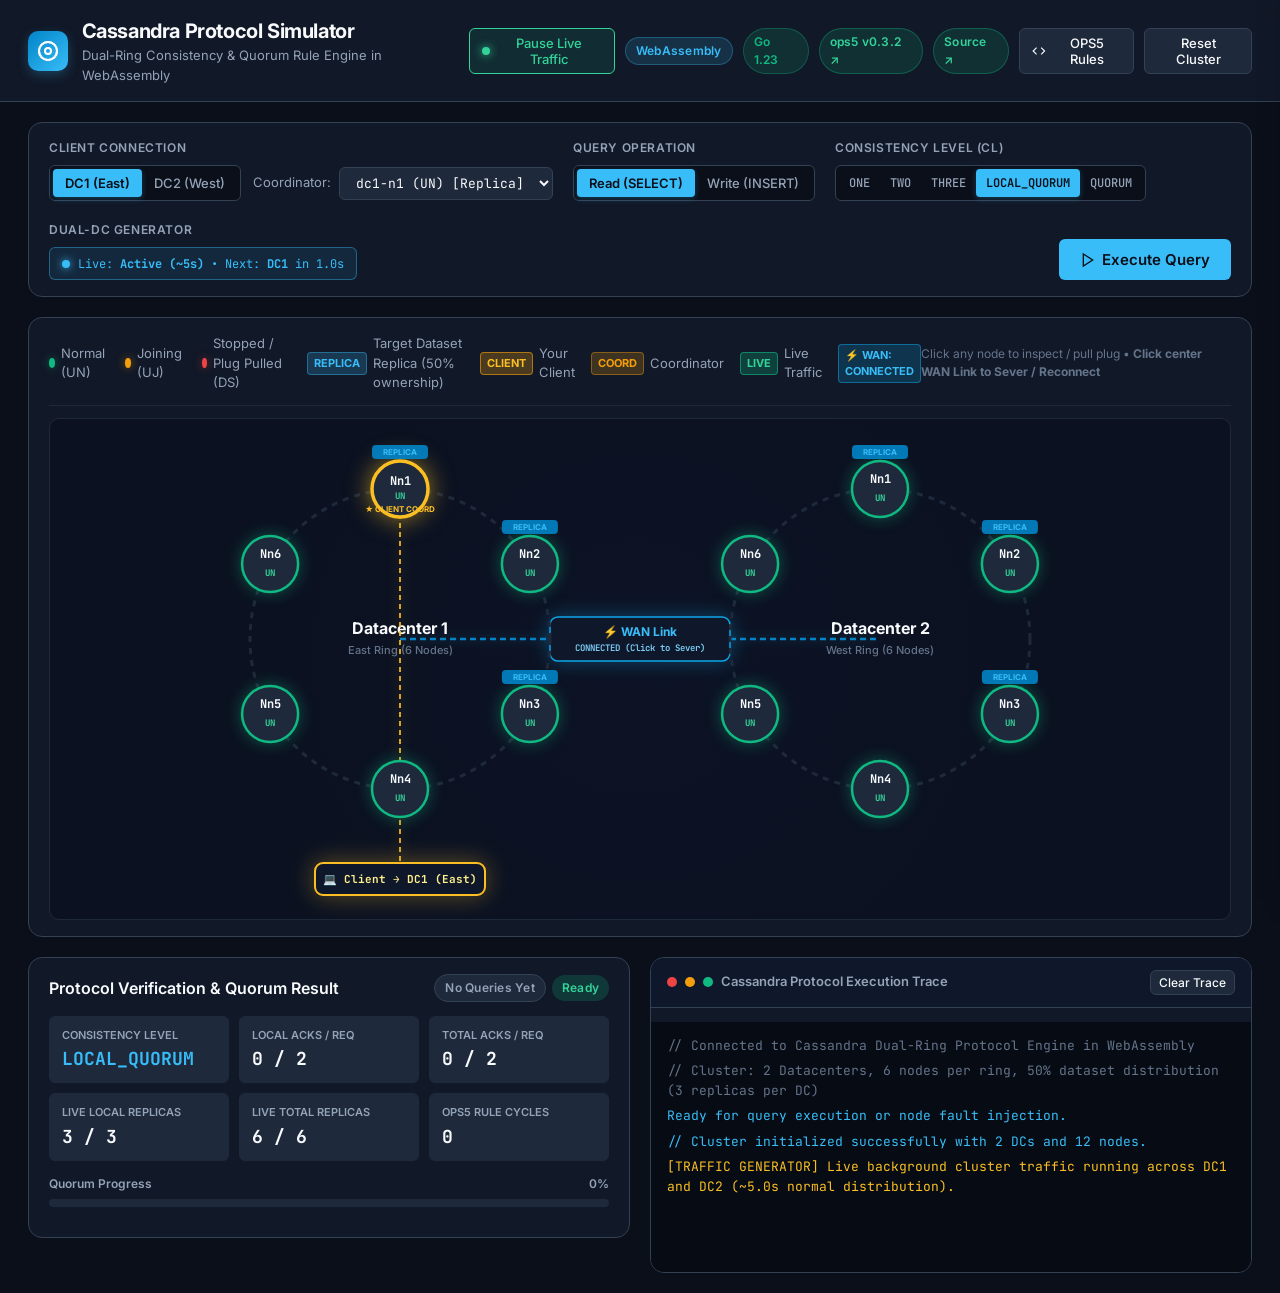
==== apps/cassandra/web/index.html @ c8b1f9ed "feat(cassandra): add Cassandra Protocol Dual-Ring Consistency Simulator - Model 2 6-node datacenters" ====
<!DOCTYPE html>
<html lang="en">
<head>
  <meta charset="UTF-8">
  <meta name="viewport" content="width=device-width, initial-scale=1.0">
  <title>Cassandra Protocol Dual-Ring Simulation — OPS5 WebAssembly</title>
  <link rel="stylesheet" href="style.css">
  <link rel="preconnect" href="https://fonts.googleapis.com">
  <link rel="preconnect" href="https://fonts.gstatic.com" crossorigin>
  <link href="https://fonts.googleapis.com/css2?family=JetBrains+Mono:wght@400;500;600;700&family=Inter:wght@400;500;600;700&display=swap" rel="stylesheet">
</head>
<body>
  <!-- Loading Overlay -->
  <div id="loading-overlay" class="loading-overlay">
    <div class="spinner"></div>
    <div class="loading-text">Initializing Cassandra Ring Protocol Engine...</div>
    <div class="loading-subtext">Compiling OPS5 forward-chaining rules in WebAssembly</div>
  </div>

  <!-- Header -->
  <header class="app-header">
    <div class="header-left">
      <div class="logo-mark">
        <svg width="24" height="24" viewBox="0 0 24 24" fill="none" stroke="currentColor" stroke-width="2">
          <circle cx="12" cy="12" r="9"></circle>
          <path d="M12 3a9 9 0 0 0-9 9m18 0a9 9 0 0 0-9-9m0 18a9 9 0 0 0 9-9m-18 0a9 9 0 0 0 9 9"></path>
          <circle cx="12" cy="12" r="3"></circle>
        </svg>
      </div>
      <div>
        <h1 class="app-title">Cassandra Protocol Simulator</h1>
        <p class="app-subtitle">Dual-Ring Consistency & Quorum Rule Engine in WebAssembly</p>
      </div>
    </div>

    <div class="header-badges">
      <button id="btn-toggle-traffic" class="btn btn-secondary btn-sm traffic-toggle-btn">
        <span class="traffic-beacon" id="traffic-beacon"></span>
        <span id="traffic-btn-text">Start Auto-Traffic (~5s)</span>
      </button>
      <span class="badge badge-wasm">WebAssembly</span>
      <span class="badge badge-go">Go 1.23</span>
      <a href="https://pkg.go.dev/github.com/graemenewlands/ops5" target="_blank" rel="noopener" class="badge badge-link">ops5 v0.3.2 ↗</a>
      <a href="https://github.com/graemenewlands/go-ops5-apps" target="_blank" rel="noopener" class="badge badge-link">Source ↗</a>
      <button id="btn-toggle-rules" class="btn btn-secondary btn-sm">
        <svg width="14" height="14" viewBox="0 0 24 24" fill="none" stroke="currentColor" stroke-width="2"><polyline points="16 18 22 12 16 6"></polyline><polyline points="8 6 2 12 8 18"></polyline></svg>
        <span>OPS5 Rules</span>
      </button>
      <button id="btn-reset-cluster" class="btn btn-secondary btn-sm">Reset Cluster</button>
    </div>
  </header>

  <!-- Main Container -->
  <main class="app-main">
    <!-- Top Configuration & Query Bar -->
    <section class="control-panel">
      <!-- Client Connection -->
      <div class="control-group">
        <label class="control-label">Client Connection</label>
        <div class="control-row">
          <div class="btn-group" id="dc-toggle-group">
            <button class="btn btn-segmented active" data-dc="dc1">DC1 (East)</button>
            <button class="btn btn-segmented" data-dc="dc2">DC2 (West)</button>
          </div>
          <div class="coordinator-selector">
            <span class="coordinator-label">Coordinator:</span>
            <select id="select-coordinator" class="form-select">
              <!-- Injected by JS -->
            </select>
          </div>
        </div>
      </div>

      <!-- Query Type -->
      <div class="control-group">
        <label class="control-label">Query Operation</label>
        <div class="btn-group" id="query-type-group">
          <button class="btn btn-segmented active" data-type="read">Read (SELECT)</button>
          <button class="btn btn-segmented" data-type="write">Write (INSERT)</button>
        </div>
      </div>

      <!-- Consistency Level Selector -->
      <div class="control-group">
        <label class="control-label">Consistency Level (CL)</label>
        <div class="btn-group cl-group" id="cl-group">
          <button class="btn btn-segmented cl-btn" data-cl="ONE" title="Requires 1 acknowledgment anywhere">ONE</button>
          <button class="btn btn-segmented cl-btn" data-cl="TWO" title="Requires 2 acknowledgments anywhere">TWO</button>
          <button class="btn btn-segmented cl-btn" data-cl="THREE" title="Requires 3 acknowledgments anywhere">THREE</button>
          <button class="btn btn-segmented cl-btn active" data-cl="LOCAL_QUORUM" title="Requires quorum in local DC (2 of 3 replicas)">LOCAL_QUORUM</button>
          <button class="btn btn-segmented cl-btn" data-cl="QUORUM" title="Requires quorum across both DCs (4 of 6 replicas)">QUORUM</button>
        </div>
      </div>

      <!-- Auto-Traffic Status Indicator -->
      <div class="control-group" id="traffic-status-container">
        <label class="control-label">Dual-DC Generator</label>
        <div class="traffic-status-badge" id="traffic-status-badge">
          <span class="status-dot"></span>
          <span id="traffic-status-text">Manual Mode</span>
        </div>
      </div>

      <!-- Execute Button -->
      <div class="control-group control-group-action">
        <button id="btn-execute-query" class="btn btn-primary btn-execute">
          <svg width="16" height="16" viewBox="0 0 24 24" fill="none" stroke="currentColor" stroke-width="2"><polygon points="5 3 19 12 5 21 5 3"></polygon></svg>
          <span>Execute Query</span>
        </button>
      </div>
    </section>

    <!-- Visualizer Stage: Dual-Ring Topology -->
    <section class="topology-stage">
      <div class="stage-header">
        <div class="stage-legend">
          <span class="legend-item"><span class="legend-dot dot-un"></span> Normal (UN)</span>
          <span class="legend-item"><span class="legend-dot dot-uj"></span> Joining (UJ)</span>
          <span class="legend-item"><span class="legend-dot dot-ds"></span> Stopped / Plug Pulled (DS)</span>
          <span class="legend-item"><span class="legend-badge">REPLICA</span> Target Dataset Replica (50% ownership)</span>
          <span class="legend-item"><span class="legend-badge badge-client">CLIENT</span> Your Client</span>
          <span class="legend-item"><span class="legend-badge badge-coord">COORD</span> Coordinator</span>
          <span class="legend-item"><span class="legend-badge badge-live">LIVE</span> Live Traffic</span>
          <span class="legend-item" id="legend-wan-item" style="cursor:pointer;" title="Click to sever / reconnect WAN link">
            <span class="legend-badge badge-wan" id="legend-wan-badge">⚡ WAN: CONNECTED</span>
          </span>
        </div>
        <div class="stage-hint">
          Click any node to inspect / pull plug &bull; <strong>Click center WAN Link to Sever / Reconnect</strong>
        </div>
      </div>

      <div class="rings-wrapper">
        <svg id="rings-svg" class="rings-svg" viewBox="0 0 1100 500" width="100%" height="500">
          <defs>
            <filter id="glow-coord" x="-50%" y="-50%" width="200%" height="200%">
              <feGaussianBlur in="SourceGraphic" stdDeviation="4" result="blur" />
              <feMerge>
                <feMergeNode in="blur" />
                <feMergeNode in="SourceGraphic" />
              </feMerge>
            </filter>
            <filter id="glow-replica" x="-30%" y="-30%" width="160%" height="160%">
              <feGaussianBlur in="SourceGraphic" stdDeviation="3" result="blur" />
              <feMerge>
                <feMergeNode in="blur" />
                <feMergeNode in="SourceGraphic" />
              </feMerge>
            </filter>
            <!-- Markers for packets -->
            <marker id="arrow" viewBox="0 0 10 10" refX="5" refY="5" markerWidth="6" markerHeight="6" orient="auto-start-reverse">
              <path d="M 0 0 L 10 5 L 0 10 z" fill="#38bdf8" />
            </marker>
          </defs>

          <!-- Inter-DC WAN Link Button (Click to Sever / Reconnect) -->
          <g id="wan-link-layer" class="wan-btn-group" cursor="pointer" role="button" tabindex="0" aria-label="Toggle WAN Link">
            <line id="wan-line-el" x1="310" y1="220" x2="790" y2="220" class="wan-line" />
            <rect id="wan-pill-bg" x="460" y="198" width="180" height="44" rx="8" class="wan-pill-bg" />
            <text id="wan-title-text" x="550" y="217" text-anchor="middle" class="wan-title-text">⚡ WAN Link</text>
            <text id="wan-sub-text" x="550" y="232" text-anchor="middle" class="wan-sub-text">CONNECTED (Click to Sever)</text>
          </g>

          <!-- Dynamic Packet Flights Layer -->
          <g id="packets-layer"></g>

          <!-- Rings Layer (DC1 and DC2 circles) -->
          <g id="rings-base-layer">
            <!-- DC1 Ring -->
            <circle cx="310" cy="220" r="150" class="ring-circle" />
            <text x="310" y="215" text-anchor="middle" class="dc-title">Datacenter 1</text>
            <text x="310" y="235" text-anchor="middle" class="dc-subtitle">East Ring (6 Nodes)</text>

            <!-- DC2 Ring -->
            <circle cx="790" cy="220" r="150" class="ring-circle" />
            <text x="790" y="215" text-anchor="middle" class="dc-title">Datacenter 2</text>
            <text x="790" y="235" text-anchor="middle" class="dc-subtitle">West Ring (6 Nodes)</text>
          </g>

          <!-- User Client Layer -->
          <g id="client-layer"></g>

          <!-- Nodes Layer (Injected by JS) -->
          <g id="nodes-layer"></g>
        </svg>
      </div>
    </section>

    <!-- Query Execution & Protocol Diagnostics Console -->
    <section class="results-console">
      <div class="console-left">
        <!-- Results Card -->
        <div class="card result-card">
          <div class="card-header">
            <h3>Protocol Verification & Quorum Result</h3>
            <div style="display:flex;gap:6px;align-items:center;">
              <span id="result-source-badge" class="badge badge-subtle">No Queries Yet</span>
              <span id="result-status-badge" class="badge badge-success">Ready</span>
            </div>
          </div>
          <div class="metrics-grid">
            <div class="metric-card">
              <div class="metric-label">Consistency Level</div>
              <div id="stat-cl" class="metric-value text-accent">LOCAL_QUORUM</div>
            </div>
            <div class="metric-card">
              <div class="metric-label">Local Acks / Req</div>
              <div id="stat-local-acks" class="metric-value">0 / 2</div>
            </div>
            <div class="metric-card">
              <div class="metric-label">Total Acks / Req</div>
              <div id="stat-total-acks" class="metric-value">0 / 2</div>
            </div>
            <div class="metric-card">
              <div class="metric-label">Live Local Replicas</div>
              <div id="stat-local-alive" class="metric-value">3 / 3</div>
            </div>
            <div class="metric-card">
              <div class="metric-label">Live Total Replicas</div>
              <div id="stat-total-alive" class="metric-value">6 / 6</div>
            </div>
            <div class="metric-card">
              <div class="metric-label">OPS5 Rule Cycles</div>
              <div id="stat-cycles" class="metric-value">0</div>
            </div>
          </div>

          <!-- Quorum Evaluation Progress Bar -->
          <div class="quorum-progress-wrapper">
            <div class="progress-labels">
              <span id="quorum-progress-text">Quorum Progress</span>
              <span id="quorum-percent-text">0%</span>
            </div>
            <div class="progress-bar-bg">
              <div id="quorum-progress-bar" class="progress-bar-fill"></div>
            </div>
          </div>

          <!-- Hinted Handoffs & Read Repairs Banner -->
          <div id="protocol-events-box" class="protocol-events-box">
            <!-- Injected by JS -->
          </div>
        </div>
      </div>

      <!-- Protocol Trace & Terminal -->
      <div class="console-right">
        <div class="card terminal-card">
          <div class="card-header">
            <div class="terminal-title">
              <span class="terminal-dot dot-red"></span>
              <span class="terminal-dot dot-yellow"></span>
              <span class="terminal-dot dot-green"></span>
              <span>Cassandra Protocol Execution Trace</span>
            </div>
            <button id="btn-clear-terminal" class="btn btn-secondary btn-xs">Clear Trace</button>
          </div>
          <div id="terminal-body" class="terminal-body">
            <div class="log-line text-muted">// Connected to Cassandra Dual-Ring Protocol Engine in WebAssembly</div>
            <div class="log-line text-muted">// Cluster: 2 Datacenters, 6 nodes per ring, 50% dataset distribution (3 replicas per DC)</div>
            <div class="log-line text-info">Ready for query execution or node fault injection.</div>
          </div>
        </div>
      </div>
    </section>
  </main>

  <!-- Slide-out Rule Inspector Drawer -->
  <aside id="rule-drawer" class="rule-drawer">
    <div class="rule-drawer-header">
      <h2>OPS5 Production Rules (cassandra.ops)</h2>
      <button id="btn-close-drawer" class="btn btn-icon">&times;</button>
    </div>
    <div class="rule-drawer-content">
      <p class="drawer-description">
        Declarative OPS5 forward-chaining rules executing in WebAssembly. Evaluates natural endpoints, pre-flight availability, parallel dispatch, message delivery, acknowledgment accumulation, consistency guarantees, hinted handoffs, and read repairs.
      </p>
      <pre><code id="rule-code-block" class="language-ops5">Loading rules...</code></pre>
    </div>
  </aside>
  <div id="drawer-backdrop" class="drawer-backdrop"></div>

  <!-- Toast notification -->
  <div id="toast" class="toast"></div>

  <!-- Node Modal for detailed inspection -->
  <div id="node-modal" class="modal-backdrop">
    <div class="modal-content">
      <div class="modal-header">
        <h3 id="modal-node-title">Node dc1-n1</h3>
        <button id="btn-close-modal" class="btn btn-icon">&times;</button>
      </div>
      <div class="modal-body" id="modal-node-body">
        <!-- Injected by JS -->
      </div>
    </div>
  </div>

  <!-- Scripts -->
  <script src="wasm_exec.js"></script>
  <script src="app.js"></script>
</body>
</html>
---- apps/cassandra/web/style.css ----
:root {
  --bg-primary: #0b0f19;
  --bg-card: #111827;
  --bg-card-hover: #1f2937;
  --bg-surface: #1e293b;
  --border-color: #334155;
  --border-subtle: #1e293b;
  --text-main: #f8fafc;
  --text-muted: #94a3b8;
  --text-dim: #64748b;
  --primary: #38bdf8;
  --primary-hover: #0284c7;
  --accent-green: #10b981;
  --accent-amber: #f59e0b;
  --accent-red: #ef4444;
  --accent-purple: #a855f7;
  --radius-sm: 6px;
  --radius-md: 10px;
  --radius-lg: 14px;
  --font-sans: 'Inter', -apple-system, BlinkMacSystemFont, 'Segoe UI', Roboto, sans-serif;
  --font-mono: 'JetBrains Mono', monospace;
}

* {
  box-sizing: border-box;
  margin: 0;
  padding: 0;
}

body {
  font-family: var(--font-sans);
  background-color: var(--bg-primary);
  color: var(--text-main);
  line-height: 1.5;
  overflow-x: hidden;
  min-height: 100vh;
}

/* Loading Overlay */
.loading-overlay {
  position: fixed;
  inset: 0;
  background: rgba(11, 15, 25, 0.95);
  display: flex;
  flex-direction: column;
  align-items: center;
  justify-content: center;
  z-index: 9999;
  transition: opacity 0.3s ease, visibility 0.3s ease;
}

.loading-overlay.hidden {
  opacity: 0;
  visibility: hidden;
  pointer-events: none;
}

.spinner {
  width: 48px;
  height: 48px;
  border: 4px solid var(--border-color);
  border-top-color: var(--primary);
  border-radius: 50%;
  animation: spin 0.8s linear infinite;
  margin-bottom: 16px;
}

@keyframes spin {
  to { transform: rotate(360deg); }
}

.loading-text {
  font-size: 1.15rem;
  font-weight: 600;
  color: var(--text-main);
  margin-bottom: 6px;
}

.loading-subtext {
  font-size: 0.875rem;
  color: var(--text-muted);
}

/* Header */
.app-header {
  display: flex;
  justify-content: space-between;
  align-items: center;
  padding: 16px 28px;
  background-color: var(--bg-card);
  border-bottom: 1px solid var(--border-color);
}

.header-left {
  display: flex;
  align-items: center;
  gap: 14px;
}

.logo-mark {
  width: 40px;
  height: 40px;
  border-radius: var(--radius-md);
  background: linear-gradient(135deg, #0284c7, #38bdf8);
  display: flex;
  align-items: center;
  justify-content: center;
  color: #fff;
  box-shadow: 0 4px 12px rgba(56, 189, 248, 0.25);
}

.app-title {
  font-size: 1.25rem;
  font-weight: 700;
  letter-spacing: -0.02em;
}

.app-subtitle {
  font-size: 0.8125rem;
  color: var(--text-muted);
}

.header-badges {
  display: flex;
  align-items: center;
  gap: 10px;
}

.badge {
  display: inline-flex;
  align-items: center;
  font-size: 0.75rem;
  font-weight: 600;
  padding: 4px 10px;
  border-radius: 9999px;
  letter-spacing: 0.02em;
}

.badge-wasm { background: rgba(56, 189, 248, 0.15); color: #38bdf8; border: 1px solid rgba(56, 189, 248, 0.3); }
.badge-go { background: rgba(16, 185, 129, 0.15); color: #10b981; border: 1px solid rgba(16, 185, 129, 0.3); }
.badge-subtle { background: var(--bg-surface); color: var(--text-muted); border: 1px solid var(--border-color); }
.badge-success { background: rgba(16, 185, 129, 0.2); color: #34d399; }
.badge-danger { background: rgba(239, 68, 68, 0.2); color: #f87171; }
.badge-link {
  background-color: rgba(16, 185, 129, 0.15);
  color: #34d399;
  border: 1px solid rgba(16, 185, 129, 0.35);
  text-decoration: none;
  transition: all 0.2s ease;
}
.badge-link:hover {
  background-color: rgba(16, 185, 129, 0.25);
  border-color: #34d399;
}

/* Auto-Traffic Generator */
.traffic-beacon {
  width: 8px;
  height: 8px;
  border-radius: 50%;
  background: #64748b;
  display: inline-block;
  transition: all 0.3s ease;
}

.traffic-beacon.active {
  background: #34d399;
  box-shadow: 0 0 10px #34d399;
  animation: pulse-beacon 1.5s infinite;
}

@keyframes pulse-beacon {
  0% { transform: scale(1); opacity: 1; }
  50% { transform: scale(1.35); opacity: 0.65; }
  100% { transform: scale(1); opacity: 1; }
}

.traffic-toggle-btn.active {
  border-color: #34d399 !important;
  color: #34d399 !important;
  background: rgba(16, 185, 129, 0.12) !important;
}

.traffic-status-badge {
  display: flex;
  align-items: center;
  gap: 8px;
  padding: 6px 12px;
  border-radius: var(--radius-sm);
  background: var(--bg-surface);
  border: 1px solid var(--border-color);
  font-family: var(--font-mono);
  font-size: 0.75rem;
  color: var(--text-muted);
  min-height: 33px;
}

.traffic-status-badge.active {
  border-color: rgba(56, 189, 248, 0.4);
  color: #38bdf8;
  background: rgba(56, 189, 248, 0.1);
}

.traffic-status-badge .status-dot {
  width: 8px;
  height: 8px;
  border-radius: 50%;
  background: #64748b;
}

.traffic-status-badge.active .status-dot {
  background: #38bdf8;
  box-shadow: 0 0 8px #38bdf8;
  animation: pulse-beacon 1.5s infinite;
}

/* Buttons */
.btn {
  display: inline-flex;
  align-items: center;
  justify-content: center;
  gap: 6px;
  font-family: inherit;
  font-size: 0.875rem;
  font-weight: 500;
  padding: 8px 14px;
  border-radius: var(--radius-sm);
  border: 1px solid transparent;
  cursor: pointer;
  transition: all 0.15s ease;
  user-select: none;
}

.btn-primary {
  background: var(--primary);
  color: #0b0f19;
  font-weight: 600;
}
.btn-primary:hover {
  background: #7dd3fc;
  box-shadow: 0 4px 12px rgba(56, 189, 248, 0.3);
}

.btn-secondary {
  background: var(--bg-surface);
  color: var(--text-main);
  border-color: var(--border-color);
}
.btn-secondary:hover {
  background: var(--border-color);
}

.btn-sm { padding: 6px 12px; font-size: 0.8125rem; }
.btn-xs { padding: 4px 8px; font-size: 0.75rem; }

.btn-icon {
  width: 32px;
  height: 32px;
  padding: 0;
  background: transparent;
  border: none;
  color: var(--text-muted);
  font-size: 1.25rem;
  border-radius: var(--radius-sm);
  cursor: pointer;
}
.btn-icon:hover {
  background: var(--bg-surface);
  color: var(--text-main);
}

.btn-group {
  display: flex;
  background: var(--bg-primary);
  padding: 3px;
  border-radius: var(--radius-sm);
  border: 1px solid var(--border-color);
}

.btn-segmented {
  background: transparent;
  border: none;
  color: var(--text-muted);
  padding: 6px 12px;
  font-size: 0.8125rem;
  font-weight: 500;
  border-radius: 4px;
  cursor: pointer;
  transition: all 0.15s ease;
}
.btn-segmented:hover { color: var(--text-main); }
.btn-segmented.active {
  background: var(--primary);
  color: #0b0f19;
  font-weight: 600;
  box-shadow: 0 2px 6px rgba(56, 189, 248, 0.25);
}

/* Control Panel */
.app-main {
  padding: 20px 28px;
  display: flex;
  flex-direction: column;
  gap: 20px;
}

.control-panel {
  display: flex;
  flex-wrap: wrap;
  align-items: flex-end;
  gap: 20px;
  background: var(--bg-card);
  padding: 16px 20px;
  border-radius: var(--radius-lg);
  border: 1px solid var(--border-color);
}

.control-group {
  display: flex;
  flex-direction: column;
  gap: 8px;
}

.control-group-action {
  margin-left: auto;
}

.control-label {
  font-size: 0.75rem;
  font-weight: 600;
  text-transform: uppercase;
  letter-spacing: 0.05em;
  color: var(--text-muted);
}

.control-row {
  display: flex;
  align-items: center;
  gap: 12px;
}

.coordinator-selector {
  display: flex;
  align-items: center;
  gap: 8px;
}

.coordinator-label {
  font-size: 0.8125rem;
  color: var(--text-muted);
}

.form-select {
  background: var(--bg-surface);
  border: 1px solid var(--border-color);
  color: var(--text-main);
  padding: 6px 12px;
  border-radius: var(--radius-sm);
  font-family: var(--font-mono);
  font-size: 0.8125rem;
  outline: none;
  cursor: pointer;
}
.form-select:focus { border-color: var(--primary); }

.cl-group .btn-segmented {
  font-family: var(--font-mono);
  font-size: 0.75rem;
  padding: 6px 10px;
}

.btn-execute {
  padding: 10px 20px;
  font-size: 0.9375rem;
}

/* Topology Stage */
.topology-stage {
  background: var(--bg-card);
  border-radius: var(--radius-lg);
  border: 1px solid var(--border-color);
  padding: 16px 20px;
  display: flex;
  flex-direction: column;
  gap: 12px;
}

.stage-header {
  display: flex;
  justify-content: space-between;
  align-items: center;
  padding-bottom: 12px;
  border-bottom: 1px solid var(--border-subtle);
}

.stage-legend {
  display: flex;
  align-items: center;
  gap: 16px;
  font-size: 0.8125rem;
  color: var(--text-muted);
}

.legend-item {
  display: flex;
  align-items: center;
  gap: 6px;
}

.legend-dot {
  width: 10px;
  height: 10px;
  border-radius: 50%;
}

.dot-un { background: var(--accent-green); box-shadow: 0 0 8px rgba(16, 185, 129, 0.5); }
.dot-uj { background: var(--accent-amber); box-shadow: 0 0 8px rgba(245, 158, 11, 0.5); }
.dot-ds { background: var(--accent-red); box-shadow: 0 0 8px rgba(239, 68, 68, 0.5); }

.legend-badge {
  font-size: 0.6875rem;
  font-weight: 700;
  padding: 2px 6px;
  border-radius: 4px;
  background: rgba(56, 189, 248, 0.2);
  color: #38bdf8;
  border: 1px solid rgba(56, 189, 248, 0.4);
}

.badge-coord {
  background: rgba(245, 158, 11, 0.2);
  color: #f59e0b;
  border-color: rgba(245, 158, 11, 0.4);
}

.stage-hint {
  font-size: 0.75rem;
  color: var(--text-dim);
}

.rings-wrapper {
  position: relative;
  background: radial-gradient(circle at 50% 50%, #17255415 0%, transparent 70%), #0b1120;
  border-radius: var(--radius-md);
  border: 1px solid #1e293b;
  overflow: hidden;
}

.rings-svg {
  display: block;
}

/* SVG Ring & Node Styles */
.ring-circle {
  fill: none;
  stroke: #1e293b;
  stroke-width: 3;
  stroke-dasharray: 6 6;
}

.dc-title {
  fill: #f8fafc;
  font-size: 16px;
  font-weight: 700;
  font-family: var(--font-sans);
}

.dc-subtitle {
  fill: #64748b;
  font-size: 11px;
  font-weight: 500;
  font-family: var(--font-sans);
}

/* WAN Link Interactive Switch */
.wan-btn-group {
  cursor: pointer;
  transition: transform 0.15s ease;
}

.wan-btn-group:hover {
  transform: scale(1.03);
  transform-origin: 550px 220px;
}

.wan-line {
  stroke: #0284c7;
  stroke-width: 2.5;
  stroke-dasharray: 6 4;
  transition: all 0.3s ease;
  filter: drop-shadow(0 0 6px rgba(56, 189, 248, 0.4));
}

.wan-pill-bg {
  fill: #0f172a;
  stroke: #0ea5e9;
  stroke-width: 1.5;
  transition: all 0.3s ease;
  filter: drop-shadow(0 0 10px rgba(14, 165, 233, 0.35));
}

.wan-btn-group:hover .wan-pill-bg {
  stroke: #38bdf8;
  filter: drop-shadow(0 0 14px rgba(56, 189, 248, 0.6));
}

.wan-title-text {
  fill: #38bdf8;
  font-size: 12px;
  font-weight: 700;
  font-family: var(--font-sans);
  pointer-events: none;
}

.wan-sub-text {
  fill: #7dd3fc;
  font-size: 9px;
  font-weight: 600;
  font-family: var(--font-mono);
  pointer-events: none;
}

/* Severed WAN State (Network Partition) */
.wan-btn-group.severed .wan-line {
  stroke: #ef4444 !important;
  stroke-width: 3 !important;
  stroke-dasharray: 4 6 !important;
  filter: drop-shadow(0 0 10px rgba(239, 68, 68, 0.8)) !important;
}

.wan-btn-group.severed .wan-pill-bg {
  fill: #221013 !important;
  stroke: #ef4444 !important;
  stroke-width: 2 !important;
  filter: drop-shadow(0 0 16px rgba(239, 68, 68, 0.85)) !important;
}

.wan-btn-group.severed .wan-title-text {
  fill: #f87171 !important;
}

.wan-btn-group.severed .wan-sub-text {
  fill: #fca5a5 !important;
}

.badge-wan {
  background: rgba(14, 165, 233, 0.2) !important;
  color: #38bdf8 !important;
  border: 1px solid rgba(14, 165, 233, 0.5) !important;
  cursor: pointer;
  transition: all 0.2s ease;
}

.badge-wan.severed {
  background: rgba(239, 68, 68, 0.25) !important;
  color: #f87171 !important;
  border-color: rgba(239, 68, 68, 0.6) !important;
}

/* Node Elements */
.node-g {
  cursor: pointer;
  transition: transform 0.2s cubic-bezier(0.34, 1.56, 0.64, 1);
}

.node-g:hover {
  transform: scale(1.08);
}

.node-circle {
  fill: #1e293b;
  stroke-width: 2.5;
  transition: all 0.3s ease;
}

.node-un .node-circle {
  stroke: var(--accent-green);
  filter: drop-shadow(0 0 8px rgba(16, 185, 129, 0.4));
}

.node-uj .node-circle {
  stroke: var(--accent-amber);
  stroke-dasharray: 4 2;
  filter: drop-shadow(0 0 8px rgba(245, 158, 11, 0.4));
}

.node-ds .node-circle {
  stroke: var(--accent-red);
  fill: #0f172a;
  opacity: 0.65;
}

.node-coord .node-circle {
  stroke: #fbbf24 !important;
  stroke-width: 3.5 !important;
  filter: drop-shadow(0 0 12px rgba(251, 191, 36, 0.6)) !important;
}

.node-live-coord .node-circle {
  stroke: #34d399 !important;
  stroke-width: 3.5 !important;
  filter: drop-shadow(0 0 14px rgba(52, 211, 153, 0.75)) !important;
}

/* User Client Layer in SVG */
.client-link {
  stroke: #fbbf24;
  stroke-width: 2;
  stroke-dasharray: 5 4;
  opacity: 0.85;
  filter: drop-shadow(0 0 6px rgba(251, 191, 36, 0.5));
}

.client-rect {
  fill: #0f172a;
  stroke: #fbbf24;
  stroke-width: 2;
  filter: drop-shadow(0 0 12px rgba(251, 191, 36, 0.35));
}

.client-text {
  fill: #fef08a;
  font-size: 11px;
  font-weight: 700;
  font-family: var(--font-mono);
}

.badge-client {
  background: rgba(245, 158, 11, 0.25) !important;
  color: #fbbf24 !important;
  border: 1px solid rgba(245, 158, 11, 0.6) !important;
}

.badge-live {
  background: rgba(16, 185, 129, 0.25) !important;
  color: #34d399 !important;
  border: 1px solid rgba(16, 185, 129, 0.6) !important;
}

.node-label {
  fill: #f8fafc;
  font-size: 12px;
  font-weight: 700;
  font-family: var(--font-mono);
}

.node-state-pill {
  font-size: 9px;
  font-weight: 700;
  font-family: var(--font-mono);
}

.node-replica-indicator {
  fill: #38bdf8;
  font-size: 8px;
  font-weight: 700;
  font-family: var(--font-sans);
}

/* Packet Animation */
.packet-flight {
  fill: #38bdf8;
  filter: drop-shadow(0 0 6px rgba(56, 189, 248, 0.8));
}

.packet-trail {
  fill: none;
  stroke: #38bdf8;
  stroke-width: 1.5;
  stroke-dasharray: 4 4;
  opacity: 0.7;
}

/* Results Console */
.results-console {
  display: grid;
  grid-template-columns: 1fr 1fr;
  gap: 20px;
}

.card {
  background: var(--bg-card);
  border: 1px solid var(--border-color);
  border-radius: var(--radius-lg);
  padding: 16px 20px;
  display: flex;
  flex-direction: column;
  gap: 14px;
}

.card-header {
  display: flex;
  justify-content: space-between;
  align-items: center;
}

.card-header h3 {
  font-size: 1rem;
  font-weight: 600;
}

.metrics-grid {
  display: grid;
  grid-template-columns: repeat(3, 1fr);
  gap: 10px;
}

.metric-card {
  background: var(--bg-surface);
  border: 1px solid var(--border-subtle);
  border-radius: var(--radius-sm);
  padding: 10px 12px;
}

.metric-label {
  font-size: 0.6875rem;
  font-weight: 600;
  text-transform: uppercase;
  color: var(--text-muted);
}

.metric-value {
  font-size: 1.125rem;
  font-weight: 700;
  font-family: var(--font-mono);
  margin-top: 2px;
}

.text-accent { color: var(--primary); }

.quorum-progress-wrapper {
  display: flex;
  flex-direction: column;
  gap: 6px;
}

.progress-labels {
  display: flex;
  justify-content: space-between;
  font-size: 0.75rem;
  font-weight: 600;
  color: var(--text-muted);
}

.progress-bar-bg {
  width: 100%;
  height: 8px;
  background: var(--bg-surface);
  border-radius: 9999px;
  overflow: hidden;
}

.progress-bar-fill {
  height: 100%;
  width: 0%;
  background: linear-gradient(90deg, #38bdf8, #10b981);
  border-radius: 9999px;
  transition: width 0.4s ease;
}

.protocol-events-box {
  display: flex;
  flex-direction: column;
  gap: 6px;
}

.event-pill {
  display: flex;
  align-items: center;
  gap: 8px;
  padding: 6px 10px;
  border-radius: var(--radius-sm);
  font-size: 0.75rem;
  font-family: var(--font-mono);
}

.event-hint {
  background: rgba(245, 158, 11, 0.15);
  border: 1px solid rgba(245, 158, 11, 0.3);
  color: #fbbf24;
}

.event-repair {
  background: rgba(168, 85, 247, 0.15);
  border: 1px solid rgba(168, 85, 247, 0.3);
  color: #c084fc;
}

/* Terminal Card */
.terminal-card {
  padding: 0;
  overflow: hidden;
}

.terminal-card .card-header {
  padding: 12px 16px;
  background: #0f172a;
  border-bottom: 1px solid var(--border-color);
}

.terminal-title {
  display: flex;
  align-items: center;
  gap: 8px;
  font-size: 0.8125rem;
  font-weight: 600;
  color: var(--text-muted);
}

.terminal-dot {
  width: 10px;
  height: 10px;
  border-radius: 50%;
}
.dot-red { background: #ef4444; }
.dot-yellow { background: #f59e0b; }
.dot-green { background: #10b981; }

.terminal-body {
  height: 250px;
  overflow-y: auto;
  padding: 14px 16px;
  background: #070b14;
  font-family: var(--font-mono);
  font-size: 0.8125rem;
  display: flex;
  flex-direction: column;
  gap: 6px;
}

.log-line {
  word-break: break-all;
}

.text-muted { color: var(--text-dim); }
.text-info { color: #38bdf8; }
.text-success { color: #34d399; }
.text-warn { color: #fbbf24; }
.text-danger { color: #f87171; }

/* Modal */
.modal-backdrop {
  position: fixed;
  inset: 0;
  background: rgba(0, 0, 0, 0.7);
  backdrop-filter: blur(4px);
  display: flex;
  align-items: center;
  justify-content: center;
  z-index: 1000;
  opacity: 0;
  visibility: hidden;
  transition: all 0.2s ease;
}

.modal-backdrop.open {
  opacity: 1;
  visibility: visible;
}

.modal-content {
  background: var(--bg-card);
  border: 1px solid var(--border-color);
  border-radius: var(--radius-lg);
  width: 440px;
  max-width: 90vw;
  box-shadow: 0 20px 25px -5px rgba(0, 0, 0, 0.5);
  overflow: hidden;
}

.modal-header {
  display: flex;
  justify-content: space-between;
  align-items: center;
  padding: 16px 20px;
  background: var(--bg-surface);
  border-bottom: 1px solid var(--border-color);
}

.modal-body {
  padding: 20px;
  display: flex;
  flex-direction: column;
  gap: 16px;
}

/* Slide-out Rule Drawer */
.rule-drawer {
  position: fixed;
  top: 0;
  right: -600px;
  width: 580px;
  height: 100vh;
  background: var(--bg-card);
  border-left: 1px solid var(--border-color);
  box-shadow: -8px 0 24px rgba(0, 0, 0, 0.5);
  transition: right 0.3s cubic-bezier(0.16, 1, 0.3, 1);
  z-index: 1100;
  display: flex;
  flex-direction: column;
}

.rule-drawer.open { right: 0; }

.rule-drawer-header {
  display: flex;
  justify-content: space-between;
  align-items: center;
  padding: 18px 24px;
  border-bottom: 1px solid var(--border-color);
}

.rule-drawer-content {
  flex: 1;
  overflow-y: auto;
  padding: 20px 24px;
}

.drawer-description {
  font-size: 0.8125rem;
  color: var(--text-muted);
  margin-bottom: 16px;
  line-height: 1.6;
}

pre {
  background: #070b14;
  border: 1px solid var(--border-color);
  border-radius: var(--radius-md);
  padding: 16px;
  overflow-x: auto;
}

code {
  font-family: var(--font-mono);
  font-size: 0.8125rem;
  color: #e2e8f0;
}

.drawer-backdrop {
  position: fixed;
  inset: 0;
  background: rgba(0, 0, 0, 0.6);
  opacity: 0;
  visibility: hidden;
  transition: all 0.3s ease;
  z-index: 1050;
}

.drawer-backdrop.open {
  opacity: 1;
  visibility: visible;
}

/* Toast */
.toast {
  position: fixed;
  bottom: 24px;
  right: 24px;
  background: #1e293b;
  color: var(--text-main);
  border: 1px solid var(--primary);
  padding: 12px 20px;
  border-radius: var(--radius-md);
  box-shadow: 0 10px 15px -3px rgba(0, 0, 0, 0.5);
  font-size: 0.875rem;
  font-weight: 500;
  z-index: 9999;
  opacity: 0;
  transform: translateY(12px);
  transition: all 0.25s ease;
  pointer-events: none;
}

.toast.show {
  opacity: 1;
  transform: translateY(0);
}
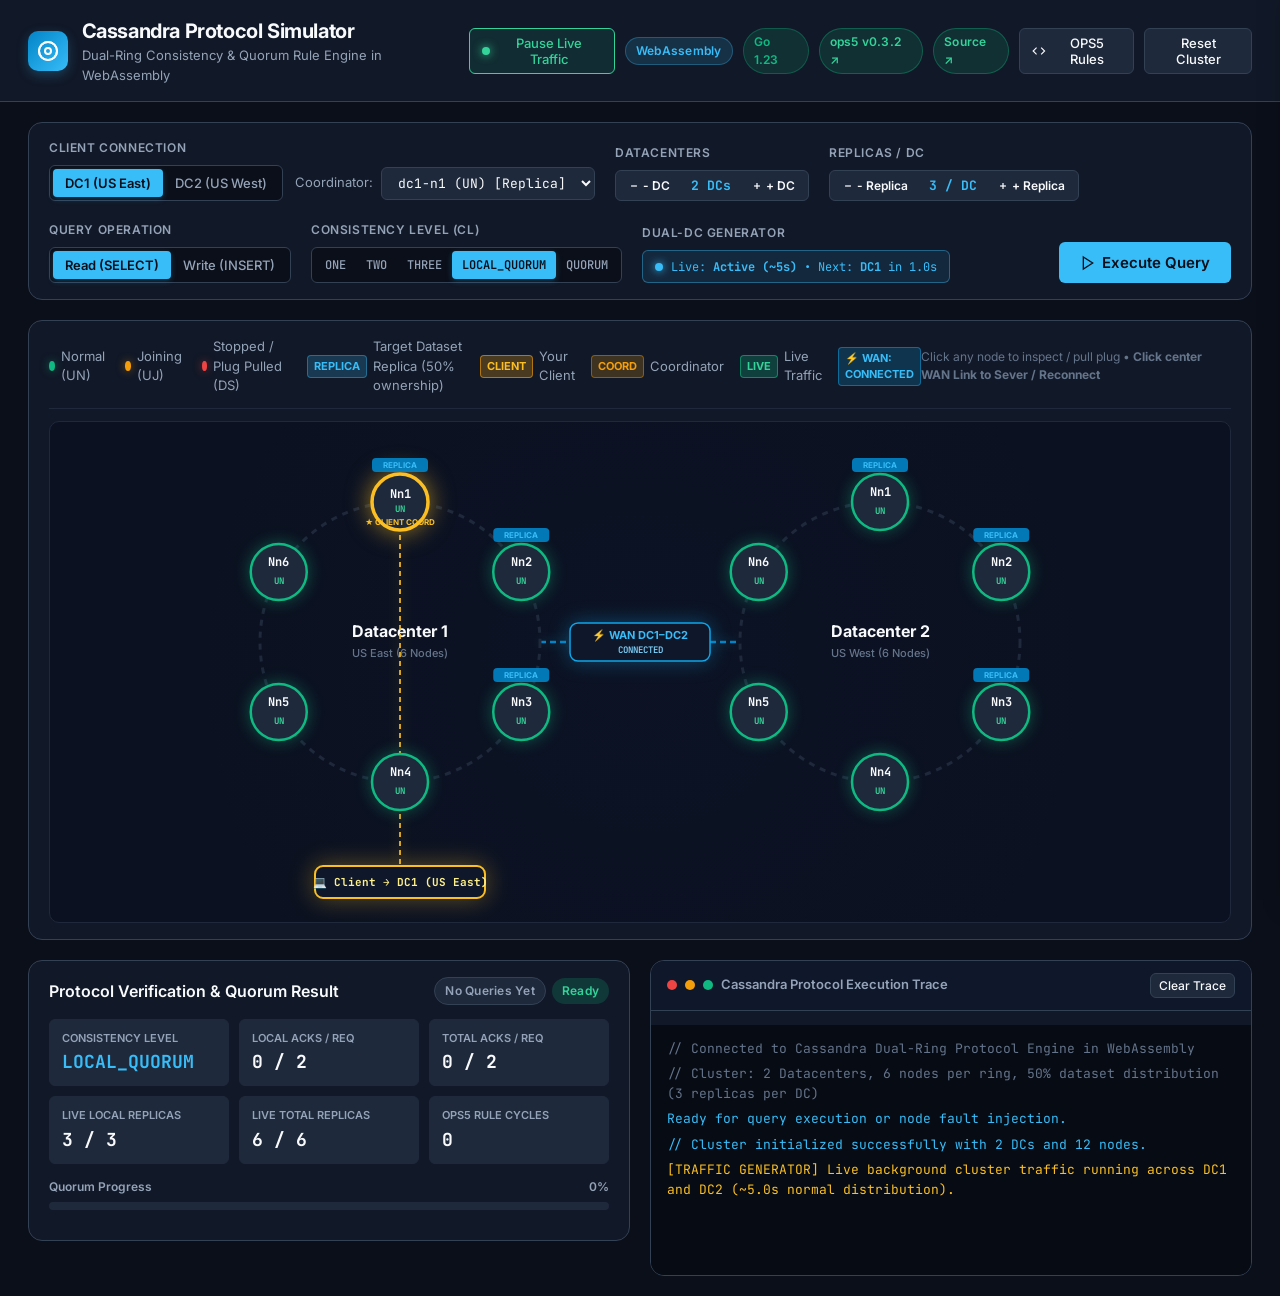
==== commit 50cfb133: "feat(cassandra): add 0-5 DC scaling, per-link WAN partitions, and stable node selection" ====
--- a/apps/cassandra/web/index.html
+++ b/apps/cassandra/web/index.html
@@ -68,6 +68,37 @@
               <!-- Injected by JS -->
             </select>
           </div>
+        </div>
+      </div>
+
+      <!-- Cluster Topology Steppers -->
+      <div class="control-group">
+        <label class="control-label">Datacenters</label>
+        <div class="stepper-group">
+          <button id="btn-remove-dc" class="btn btn-secondary btn-stepper" title="Remove Datacenter (down to 0)">
+            <svg width="10" height="10" viewBox="0 0 24 24" fill="none" stroke="currentColor" stroke-width="3"><line x1="5" y1="12" x2="19" y2="12"></line></svg>
+            <span>- DC</span>
+          </button>
+          <span id="dc-count-badge" class="stepper-count-badge">2 DCs</span>
+          <button id="btn-add-dc" class="btn btn-secondary btn-stepper" title="Add Datacenter (up to 5)">
+            <svg width="10" height="10" viewBox="0 0 24 24" fill="none" stroke="currentColor" stroke-width="3"><line x1="12" y1="5" x2="12" y2="19"></line><line x1="5" y1="12" x2="19" y2="12"></line></svg>
+            <span>+ DC</span>
+          </button>
+        </div>
+      </div>
+
+      <div class="control-group">
+        <label class="control-label">Replicas / DC</label>
+        <div class="stepper-group">
+          <button id="btn-remove-replica" class="btn btn-secondary btn-stepper" title="Remove Replica per DC (down to 0)">
+            <svg width="10" height="10" viewBox="0 0 24 24" fill="none" stroke="currentColor" stroke-width="3"><line x1="5" y1="12" x2="19" y2="12"></line></svg>
+            <span>- Replica</span>
+          </button>
+          <span id="replica-count-badge" class="stepper-count-badge">3 / DC</span>
+          <button id="btn-add-replica" class="btn btn-secondary btn-stepper" title="Add Replica per DC (up to 6)">
+            <svg width="10" height="10" viewBox="0 0 24 24" fill="none" stroke="currentColor" stroke-width="3"><line x1="12" y1="5" x2="12" y2="19"></line><line x1="5" y1="12" x2="19" y2="12"></line></svg>
+            <span>+ Replica</span>
+          </button>
         </div>
       </div>
 
@@ -153,13 +184,8 @@
             </marker>
           </defs>
 
-          <!-- Inter-DC WAN Link Button (Click to Sever / Reconnect) -->
-          <g id="wan-link-layer" class="wan-btn-group" cursor="pointer" role="button" tabindex="0" aria-label="Toggle WAN Link">
-            <line id="wan-line-el" x1="310" y1="220" x2="790" y2="220" class="wan-line" />
-            <rect id="wan-pill-bg" x="460" y="198" width="180" height="44" rx="8" class="wan-pill-bg" />
-            <text id="wan-title-text" x="550" y="217" text-anchor="middle" class="wan-title-text">⚡ WAN Link</text>
-            <text id="wan-sub-text" x="550" y="232" text-anchor="middle" class="wan-sub-text">CONNECTED (Click to Sever)</text>
-          </g>
+          <!-- Inter-DC WAN Links Layer (Dynamically populated with interactive WAN links between adjacent DCs) -->
+          <g id="wan-link-layer"></g>
 
           <!-- Dynamic Packet Flights Layer -->
           <g id="packets-layer"></g>
@@ -167,14 +193,25 @@
           <!-- Rings Layer (DC1 and DC2 circles) -->
           <g id="rings-base-layer">
             <!-- DC1 Ring -->
-            <circle cx="310" cy="220" r="150" class="ring-circle" />
-            <text x="310" y="215" text-anchor="middle" class="dc-title">Datacenter 1</text>
-            <text x="310" y="235" text-anchor="middle" class="dc-subtitle">East Ring (6 Nodes)</text>
+            <g id="ring-base-dc1">
+              <circle cx="310" cy="220" r="150" class="ring-circle" />
+              <text x="310" y="215" text-anchor="middle" class="dc-title">Datacenter 1</text>
+              <text x="310" y="235" text-anchor="middle" class="dc-subtitle">East Ring (6 Nodes)</text>
+            </g>
 
             <!-- DC2 Ring -->
-            <circle cx="790" cy="220" r="150" class="ring-circle" />
-            <text x="790" y="215" text-anchor="middle" class="dc-title">Datacenter 2</text>
-            <text x="790" y="235" text-anchor="middle" class="dc-subtitle">West Ring (6 Nodes)</text>
+            <g id="ring-base-dc2">
+              <circle cx="790" cy="220" r="150" class="ring-circle" />
+              <text x="790" y="215" text-anchor="middle" class="dc-title">Datacenter 2</text>
+              <text x="790" y="235" text-anchor="middle" class="dc-subtitle">West Ring (6 Nodes)</text>
+            </g>
+
+            <!-- Empty Cluster State (shown when 0 DCs) -->
+            <g id="cluster-empty-message" style="display: none;">
+              <rect x="300" y="180" width="500" height="80" rx="12" fill="#0f172a" stroke="#ef4444" stroke-width="2" stroke-dasharray="6 4" opacity="0.9" />
+              <text x="550" y="215" text-anchor="middle" class="empty-cluster-text">⚠️ Cluster Offline: 0 Datacenters Deployed</text>
+              <text x="550" y="240" text-anchor="middle" class="empty-cluster-subtext">Click [+ DC] in control panel to deploy a Cassandra ring</text>
+            </g>
           </g>
 
           <!-- User Client Layer -->
--- a/apps/cassandra/web/style.css
+++ b/apps/cassandra/web/style.css
@@ -374,6 +374,80 @@
   font-size: 0.9375rem;
 }
 
+/* Stepper Controls */
+.stepper-group {
+  display: inline-flex;
+  align-items: center;
+  gap: 4px;
+  background: var(--bg-surface);
+  border: 1px solid var(--border-color);
+  border-radius: var(--radius-sm);
+  padding: 2px 4px;
+}
+
+.btn-stepper {
+  padding: 4px 8px;
+  font-size: 0.75rem;
+  font-weight: 600;
+  gap: 4px;
+  border-radius: var(--radius-sm);
+  background: transparent;
+  border: 1px solid transparent;
+}
+.btn-stepper:not(:disabled):hover {
+  background: rgba(56, 189, 248, 0.15);
+  color: #38bdf8;
+  border-color: rgba(56, 189, 248, 0.3);
+}
+.btn-stepper:disabled {
+  opacity: 0.35;
+  cursor: not-allowed;
+}
+
+.stepper-count-badge {
+  font-size: 0.8125rem;
+  font-weight: 700;
+  font-family: var(--font-mono);
+  color: #38bdf8;
+  padding: 2px 8px;
+  min-width: 54px;
+  text-align: center;
+  user-select: none;
+}
+
+/* Empty Cluster & Offline Rings */
+.ring-circle-offline {
+  fill: none;
+  stroke: #334155;
+  stroke-width: 1.5;
+  stroke-dasharray: 6 6;
+  opacity: 0.45;
+}
+
+.dc-title-offline {
+  fill: #64748b;
+  font-size: 14px;
+  font-weight: 600;
+}
+
+.dc-subtitle-offline {
+  fill: #475569;
+  font-size: 11px;
+  font-family: var(--font-mono);
+}
+
+.empty-cluster-text {
+  fill: #f87171;
+  font-size: 18px;
+  font-weight: 700;
+}
+
+.empty-cluster-subtext {
+  fill: #94a3b8;
+  font-size: 13px;
+  font-family: var(--font-mono);
+}
+
 /* Topology Stage */
 .topology-stage {
   background: var(--bg-card);
@@ -443,11 +517,15 @@
   background: radial-gradient(circle at 50% 50%, #17255415 0%, transparent 70%), #0b1120;
   border-radius: var(--radius-md);
   border: 1px solid #1e293b;
-  overflow: hidden;
+  overflow-x: auto;
+  overflow-y: hidden;
+  scrollbar-width: thin;
+  scrollbar-color: #334155 #0b1120;
 }
 
 .rings-svg {
   display: block;
+  min-height: 500px;
 }
 
 /* SVG Ring & Node Styles */
@@ -475,12 +553,6 @@
 /* WAN Link Interactive Switch */
 .wan-btn-group {
   cursor: pointer;
-  transition: transform 0.15s ease;
-}
-
-.wan-btn-group:hover {
-  transform: scale(1.03);
-  transform-origin: 550px 220px;
 }
 
 .wan-line {
@@ -495,18 +567,19 @@
   fill: #0f172a;
   stroke: #0ea5e9;
   stroke-width: 1.5;
-  transition: all 0.3s ease;
+  transition: all 0.2s ease;
   filter: drop-shadow(0 0 10px rgba(14, 165, 233, 0.35));
 }
 
 .wan-btn-group:hover .wan-pill-bg {
   stroke: #38bdf8;
-  filter: drop-shadow(0 0 14px rgba(56, 189, 248, 0.6));
+  stroke-width: 2.5;
+  filter: drop-shadow(0 0 16px rgba(56, 189, 248, 0.7));
 }
 
 .wan-title-text {
   fill: #38bdf8;
-  font-size: 12px;
+  font-size: 11px;
   font-weight: 700;
   font-family: var(--font-sans);
   pointer-events: none;
@@ -535,6 +608,12 @@
   filter: drop-shadow(0 0 16px rgba(239, 68, 68, 0.85)) !important;
 }
 
+.wan-btn-group.severed:hover .wan-pill-bg {
+  stroke: #f87171 !important;
+  stroke-width: 2.5 !important;
+  filter: drop-shadow(0 0 20px rgba(239, 68, 68, 0.95)) !important;
+}
+
 .wan-btn-group.severed .wan-title-text {
   fill: #f87171 !important;
 }
@@ -560,17 +639,22 @@
 /* Node Elements */
 .node-g {
   cursor: pointer;
-  transition: transform 0.2s cubic-bezier(0.34, 1.56, 0.64, 1);
-}
-
-.node-g:hover {
-  transform: scale(1.08);
+}
+
+.node-hitbox {
+  pointer-events: all;
+  cursor: pointer;
 }
 
 .node-circle {
   fill: #1e293b;
   stroke-width: 2.5;
-  transition: all 0.3s ease;
+  transition: stroke-width 0.2s ease, filter 0.2s ease;
+}
+
+.node-g:hover .node-circle {
+  stroke-width: 4.5px;
+  filter: brightness(1.3) drop-shadow(0 0 14px rgba(255, 255, 255, 0.6)) !important;
 }
 
 .node-un .node-circle {
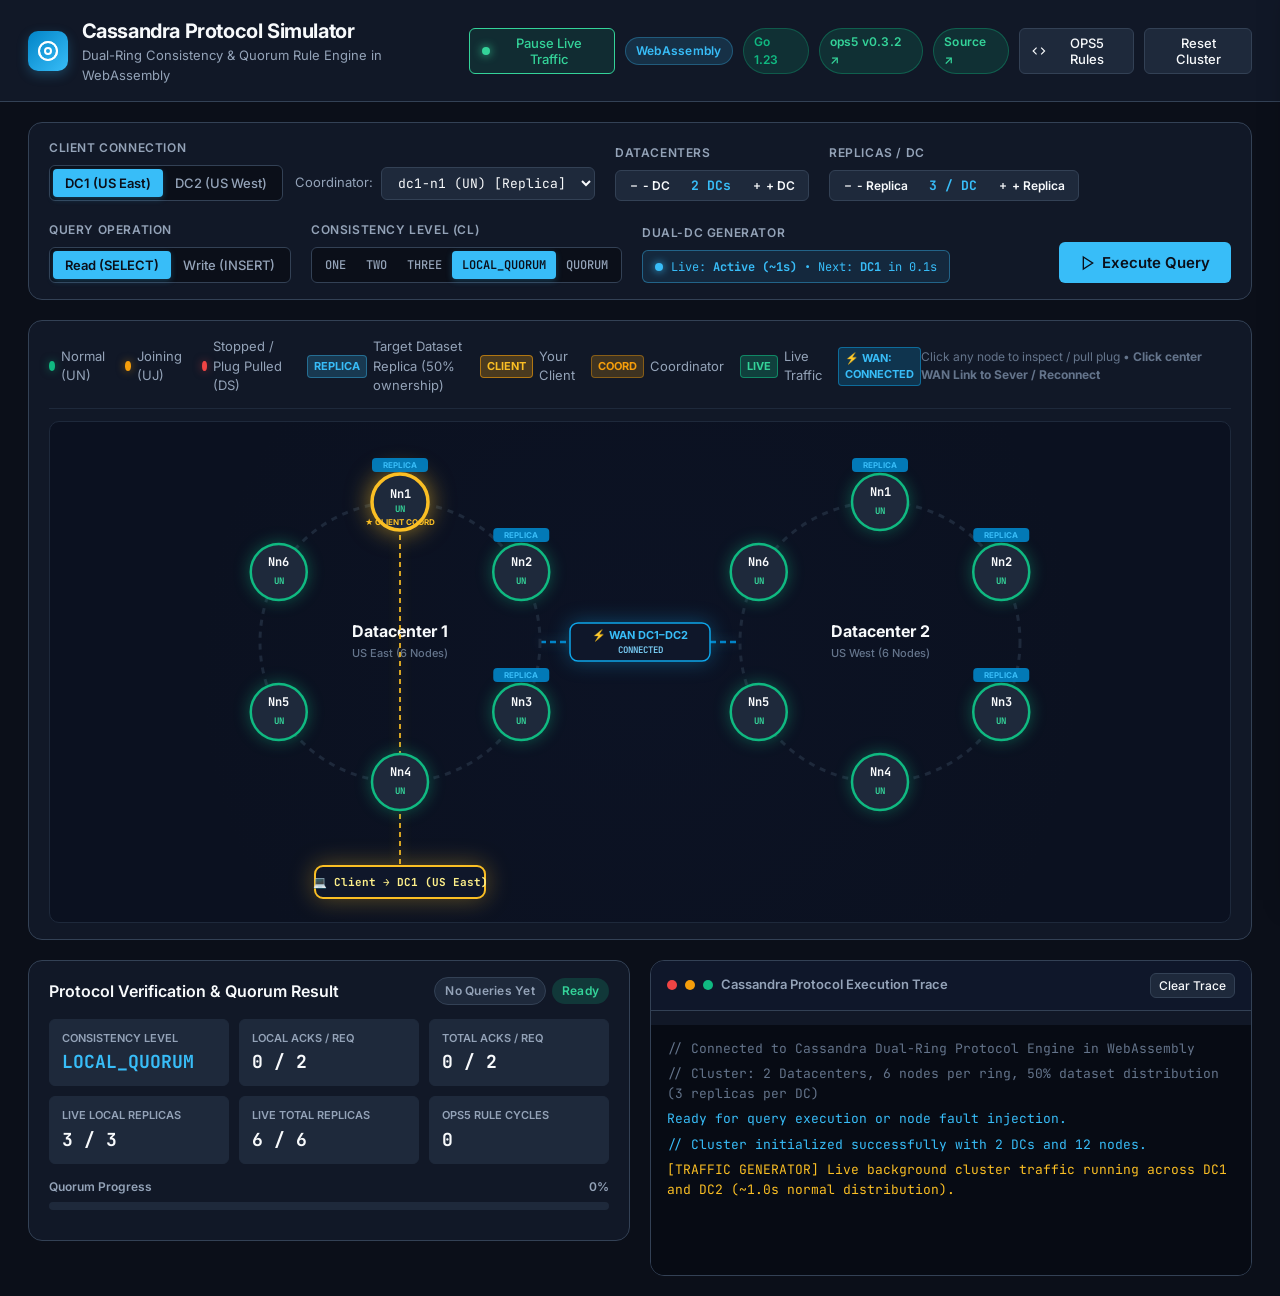
==== commit 5d22c6cc: "feat(cassandra): reduce auto-traffic ping interval to ~1s with accelerated packet animations - Updat" ====
--- a/apps/cassandra/web/index.html
+++ b/apps/cassandra/web/index.html
@@ -4,7 +4,7 @@
   <meta charset="UTF-8">
   <meta name="viewport" content="width=device-width, initial-scale=1.0">
   <title>Cassandra Protocol Dual-Ring Simulation — OPS5 WebAssembly</title>
-  <link rel="stylesheet" href="style.css">
+  <link rel="stylesheet" href="style.css?v=2">
   <link rel="preconnect" href="https://fonts.googleapis.com">
   <link rel="preconnect" href="https://fonts.gstatic.com" crossorigin>
   <link href="https://fonts.googleapis.com/css2?family=JetBrains+Mono:wght@400;500;600;700&family=Inter:wght@400;500;600;700&display=swap" rel="stylesheet">
@@ -36,7 +36,7 @@
     <div class="header-badges">
       <button id="btn-toggle-traffic" class="btn btn-secondary btn-sm traffic-toggle-btn">
         <span class="traffic-beacon" id="traffic-beacon"></span>
-        <span id="traffic-btn-text">Start Auto-Traffic (~5s)</span>
+        <span id="traffic-btn-text">Start Auto-Traffic (~1s)</span>
       </button>
       <span class="badge badge-wasm">WebAssembly</span>
       <span class="badge badge-go">Go 1.23</span>
@@ -334,7 +334,7 @@
   </div>
 
   <!-- Scripts -->
-  <script src="wasm_exec.js"></script>
-  <script src="app.js"></script>
+  <script src="wasm_exec.js?v=2"></script>
+  <script src="app.js?v=2"></script>
 </body>
 </html>
